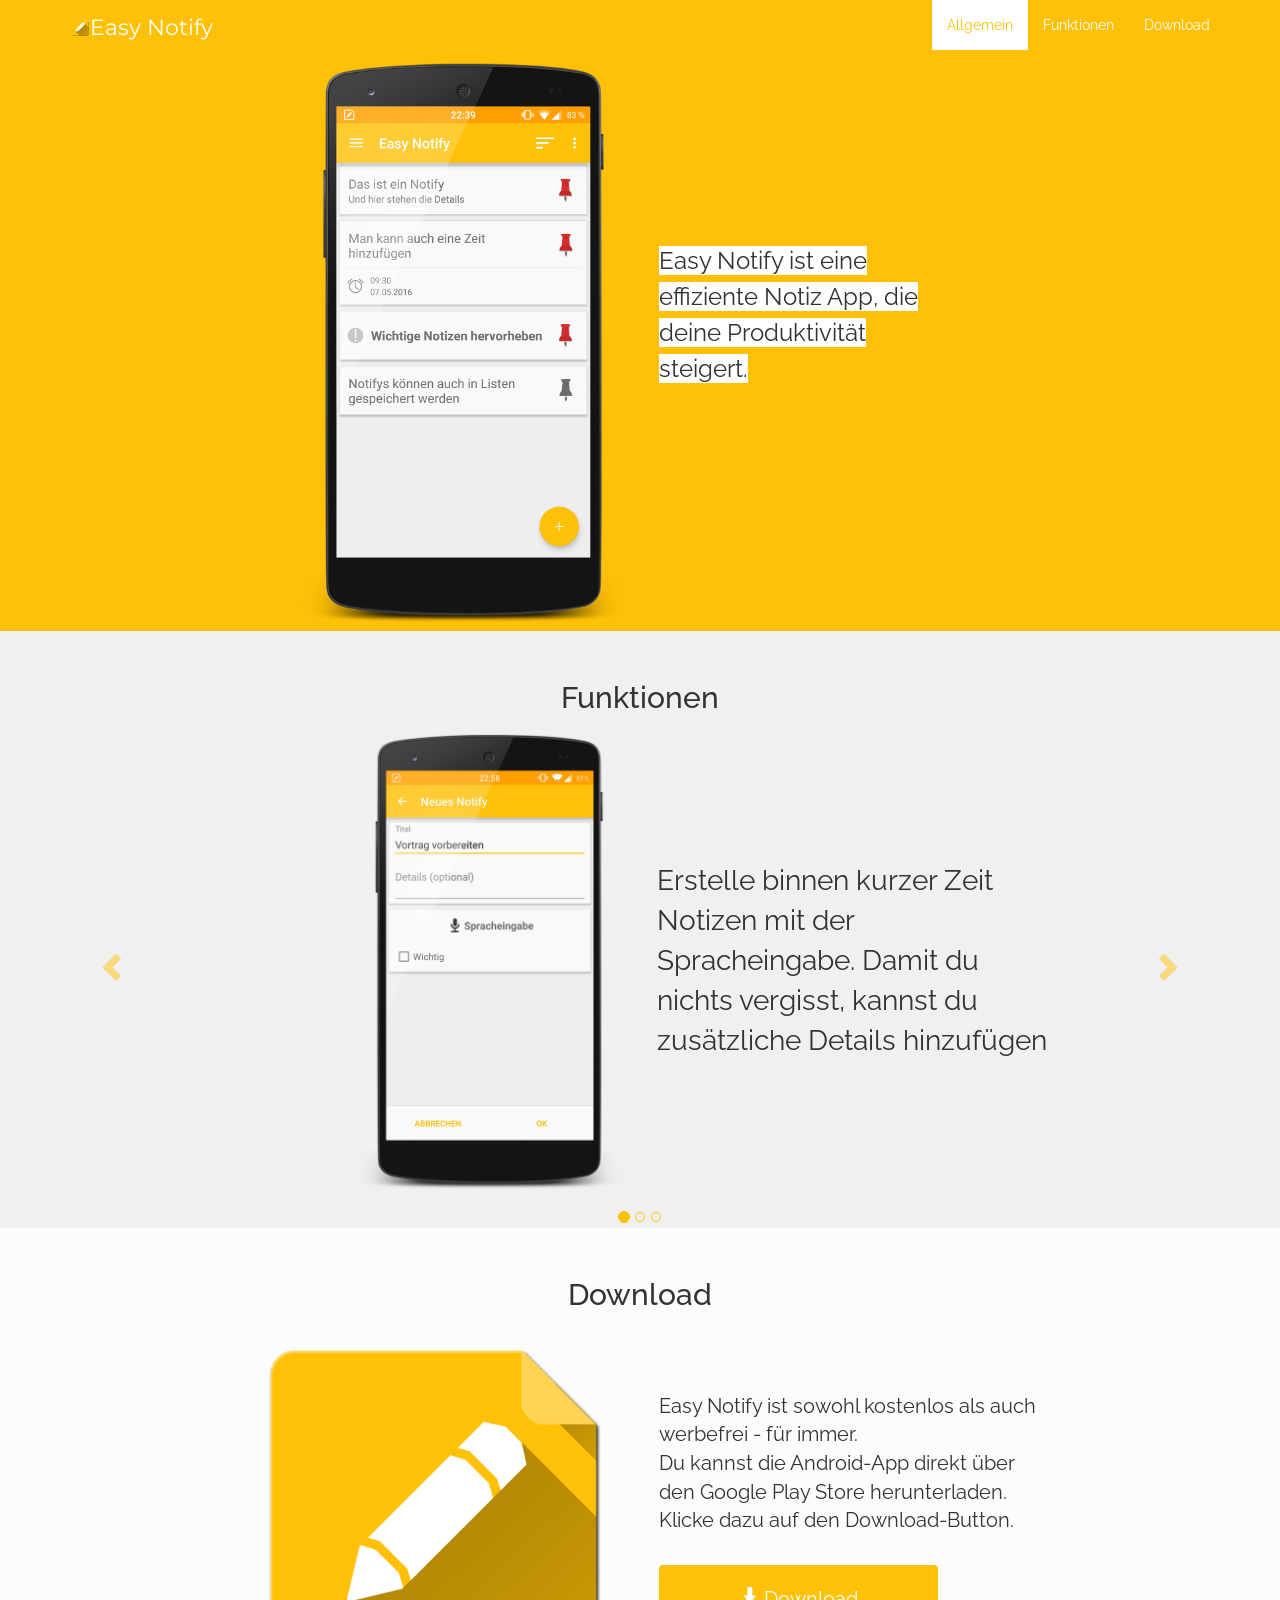
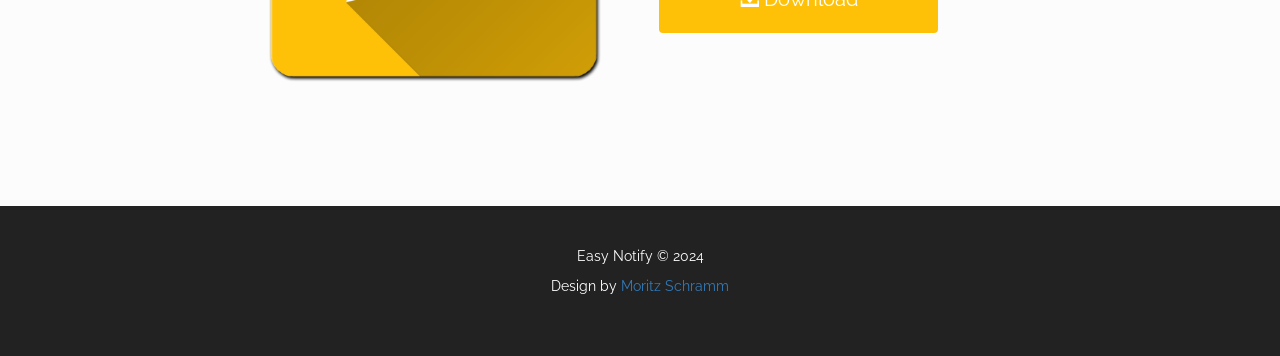
==== index.html @ aeb7b743 "init" ====
<!DOCTYPE html>
<html lang="de">
<head>
	<title>EasyNotify - Notiz App</title>
	<meta charset="utf-8">
	<meta name="description" content="Easy Notify ist eine effiziente Notiz App, die deine Produktivität steigert">
	<meta name="HandheldFriendly" content="true">
	<meta name="theme-color" content="#ffc107">
	<meta name="viewport" content="width=device-width, height=device-height, initial-scale=1">
	<link rel="stylesheet" href="https://maxcdn.bootstrapcdn.com/bootstrap/3.3.6/css/bootstrap.min.css">
	<link href="https://fonts.googleapis.com/css?family=Montserrat|Raleway" rel="stylesheet" type="text/css">
  <link rel="icon" href="/gfx/favicon.ico" type="image/vnd.microsoft.icon">
	<link href="/styles/main.min.css" rel="stylesheet" type="text/css">
	</head>
<body id="top" data-spy="scroll" data-target=".navbar" data-offset="60">

<nav id="nav" class="navbar navbar-default navbar-fixed-top">
	<div class="container">
		<div class="navbar-header">
			<button type="button" class="navbar-toggle" data-toggle="collapse" data-target="#myNavbar">
				<span class="icon-bar"></span>
				<span class="icon-bar"></span>
				<span class="icon-bar"></span>
			</button>
			<a class="navbar-brand" href="/#top"><span class="en-icon"></span>Easy Notify</a>
		</div>
		<div class="collapse navbar-collapse" id="myNavbar">
			<ul class="nav navbar-nav navbar-right">
				<li><a href="#general">Allgemein</a></li>
				<li><a href="#functions">Funktionen</a></li>
				<li><a href="#download">Download</a></li>
			</ul>
		</div>
	</div>
</nav>


<div id="general" class="container-fluid yellow-bg text-center-small">
	<div class="row">
		<div class="col-sm-6 vcenter text-right">
			<img alt="easynotify" src="/gfx/en_screen.png" id="splash_img" class="unselectable">
		</div>
		<div class="col-sm-3 vcenter">
			<div class="text1"><span style="background-color: #fff;">Easy Notify ist eine effiziente Notiz App, die deine Produktivität steigert.</span></div></div>
		<div class="sol-sm-3"></div>
	</div>
</div>

<div id="functions" class="container-fluid text-center">
	<h2 class="slideanim">Funktionen</h2>
	<div id="carousel" class="carousel slide text-center" date-ride="carousel">

		<ol class="carousel-indicators">
			<li data-target="#carousel" data-slide-to="0" class="active"></li>
			<li data-target="#carousel" data-slide-to="1"></li>
			<li data-target="#carousel" data-slide-to="2"></li>
		</ol>

		<div class="carousel-inner" role="listbox">
			<div class="item active">
				<div class="row">
					<div class="col-sm-4 vcenter text-right">
						<img alt="easynotify" src="/gfx/en_create.jpg" class="carousel-img unselectable">
					</div>
					<div class="col-sm-4 vcenter text-left text-center-small">
						<div><span class="carousel-text">Erstelle binnen kurzer Zeit Notizen mit der Spracheingabe. Damit du nichts vergisst, kannst du zusätzliche Details hinzufügen</span></div></div>
					<div class="sol-sm-4"></div>
				</div>
			</div>
			<div class="item">
				<div class="row">
					<div class="col-sm-4 vcenter text-right">
						<img alt="easynotify" src="/gfx/en_widget.jpg" class="carousel-img unselectable">
					</div>
					<div class="col-sm-4 vcenter text-left text-center-small">
						<div><span class="carousel-text">Durch das Widget hast du deine Notizen immer im Blick und kannst schnell neue erstellen.</span></div></div>
					<div class="sol-sm-4"></div>
				</div>
			</div>
			<div class="item">
				<div class="row">
					<div class="col-sm-4 vcenter text-right">
						<img alt="easynotify" src="/gfx/en_organize.jpg" class="carousel-img unselectable">
					</div>
					<div class="col-sm-4 vcenter text-left text-center-small">
						<div><span class="carousel-text">Organisiere deine Notizen in Listen und verliere so nie den Überblick.</span></div></div>
					<div class="sol-sm-4"></div>
				</div>
			</div>
		</div>

		<a class="left carousel-control" href="#carousel" role="button" data-slide="prev">
			<span class="glyphicon glyphicon-chevron-left" aria-hidden="true"></span>
			<span class="sr-only">Vorheriges</span>
		</a>
		<a class="right carousel-control" href="#carousel" role="button" data-slide="next">
			<span class="glyphicon glyphicon-chevron-right" aria-hidden="true"></span>
			<span class="sr-only">Nächstes</span>
		</a>
	</div>
</div>

<div id="download" class="container-fluid bg-white text-center-small">
	<h2 class="text-center slideanim">Download</h2>
	<div class="row slideanim">
		<div class="col-sm-6 text-right vcenter">
			<img alt="icon" src="/gfx/icon.png" id="download_icon" class="unselectable">
		</div>
		<div class="col-sm-4 text-left vcenter text-center-small">
			<span class="text-btn">Easy Notify ist sowohl kostenlos als auch werbefrei - für immer.<br>Du kannst die Android-App direkt über den Google Play Store herunterladen. Klicke dazu auf den Download-Button.</span><br>
			<a class="btn btn-custom" target="_blank" href="https://play.google.com/store/apps/details?id=com.kryxion.easynotify"><span class="glyphicon glyphicon-download-alt"></span> Download</a>
		</div>
		<div class="col-sm-2">
		</div>
	</div>
</div>


<footer class="footer">
	<div class="container">
		<p class="text-center">Easy Notify &copy; 2024</p>
		<p class="text-center">Design by <a href="https://moritz-schramm.com" target="_blank">Moritz Schramm</a></p>
	</div>
</footer>

<script src="https://ajax.googleapis.com/ajax/libs/jquery/1.12.0/jquery.min.js"></script>
<script src="https://maxcdn.bootstrapcdn.com/bootstrap/3.3.6/js/bootstrap.min.js"></script>
<script>
$(document).ready(function() {
    $('.nav a').on('click', function(){
        if($('.navbar-toggle').css('display') !='none'){
            $(".navbar-toggle").trigger( "click" );
        }
    });
});
</script>
<script>
$(document).ready(function() {

	$(".navbar a, footer a[href='#myPage']").on('click', function(event) {

	event.preventDefault();

	var hash = this.hash;

	$('html, body').animate({
		scrollTop: $(hash).offset().top
	}, 700, function() {
		window.location.hash = hash;
	});

	});
});
$(window).scroll(function() {
	$(".slideanim").each(function() {
		var pos = $(this).offset().top;

		var winTop = $(window).scrollTop();
		if(pos < winTop + 600) {
			$(this).addClass("slide");
		}
	});

	if($(window).scrollTop() < $("#functions").offset().top - 10) {
		$("#nav").removeClass("nav-add-shadow");
	} else {
		$("#nav").addClass("nav-add-shadow");
	}
});
</script>

</body>
</html>
---- styles/main.min.css ----
html *{outline:0!important;font-family:Raleway}::selection{background-color:#ffc107}::-moz-selection{background-color:#ffc107}body{background-color:#f0f0f0}.slideanim{visibility:hidden}.slide{animation-name:slide;-webkit-animation-name:slide;animation-duration:1s;-webkit-animation-duration:1s;visibility:visible}@keyframes slide{0%{opacity:0;-webkit-transform:translateY(70%)}100%{opacity:1;-webkit-transform:translateY(0%)}}@-webkit-keyframes slide{0%{opacity:0;-webkit-transform:translateY(70%)}100%{opacity:1;-webkit-transform:translateY(0%)}}.en-icon{position:relative;top:2px;z-index:2;display:inline-block;width:20px;height:100%;background:url("../gfx/icon.png") no-repeat;background-size:contain}.navbar-toggle{background-color:transparent!important;border:0;transition:.2s}.navbar-toggle:focus,.navbar-toggle:hover,.navbar-toggle:active{background-color:transparent!important;box-shadow:inset 0 0 2px #444}.nav-add-shadow{box-shadow:0 0 5px #666;transition:.3s}.navbar-toggle:active{transition-delay:.1;box-shadow:inset 0 0 5px #222}.icon-bar{background-color:#fff!important}.navbar-brand{font-family:Montserrat;font-size:22px;color:#fff!important;transition:.3s}.navbar-brand:hover{color:#f9f9f9!important;text-shadow:0 0 2px #ffa000}.navbar{background-color:#ffc107;border:0;margin:0}.navbar li a{color:#fff!important;transition:.3s}.navbar-nav li a:hover,.navbar-nav li.active a{color:#ffc107!important;background-color:#fff!important}#splash_img{width:auto;height:45vw;min-height:460px}.yellow-bg{padding-top:55px;background-color:#ffc107}.vcenter{display:inline-block;vertical-align:middle;float:none}.text1{font-size:24px;height:200px;line-height:1.5em}.text1 span::selection{background-color:#ddd}.text1 span::-moz-selection{background-color:#ddd}.container-fluid h2{padding-top:30px}.carousel-control.right,.carousel-control.left{background-image:none;color:#ffc107;box-shadow:none}.carousel-indicators{bottom:-40px}.carousel-indicators li{border-color:#ffc107}.carousel-indicators li.active{background-color:#ffc107}.glyphicon-chevron-left,.glyphicon-chevron-right{text-shadow:0 0 0 transparent!important}.carousel-text{font-size:28px;color:#333}.carousel-img{width:auto;height:37vw;min-height:400px}#download_icon{width:30vw;height:auto;min-width:250px}.bg-white{margin-top:30px;padding-bottom:100px;background-color:#fcfcfc}.text-btn{font-size:20px}.btn-custom{font-size:20px;margin-top:30px;padding:20px 80px;color:#fff;background-color:#ffc107;border:0;transition:.2s}.btn-custom:hover,.btn-custom:active,.btn-custom:focus{color:#fff;background-color:#ffa000}@media screen and (max-width:1200px){.btn-custom{padding:15px 30px}}.bg-support{padding-top:20px;padding-bottom:80px}.submit{position:absolute;right:0;font-size:16px;background-color:#ffc107;color:#fff;transition:.2s}.submit:hover,.submit:active,.submit:focus{background-color:#ffa000;color:#fff}.footer{background-color:#222;color:#fff;padding-top:40px;padding-bottom:50px}.loader{position:absolute;left:50%;margin-left:-30px;border:8px solid #e3e3e3;border-top:8px solid #ffc107;border-radius:50%;width:60px;height:60px;animation:spin 1s linear infinite}@media screen and (max-width:768px){.loader{left:10px;margin-left:0}.text-center-small{text-align:center}}@keyframes spin{0%{transform:rotate(0deg)}100%{transform:rotate(360deg)}}.gone{display:none}.unselectable{pointer-events:none;user-select:none;-moz-user-select:none;-khtml-user-select:none;-webkit-user-select:none;-o-user-select:none}.lang-change{position:fixed;display:inline-block;background-color:#ffc107;left:-15px;bottom:50px;transform:rotate(90deg);padding:5px;border-top-right-radius:6px;border-top-left-radius:6px;text-decoration:none;color:#222!important;transition:.1s}.lang-change:hover,.lang-change:active,.lang-change:focus{text-decoration:none;color:#000!important;background-color:#ffa000}@media screen and (max-width:992px){.lang-change{font-size:13px;left:-11px}}@media screen and (max-width:768px){.lang-change{position:static;transform:none;text-align:center;font-size:14px;border-bottom-right-radius:6px;border-bottom-left-radius:6px;padding:10px}}
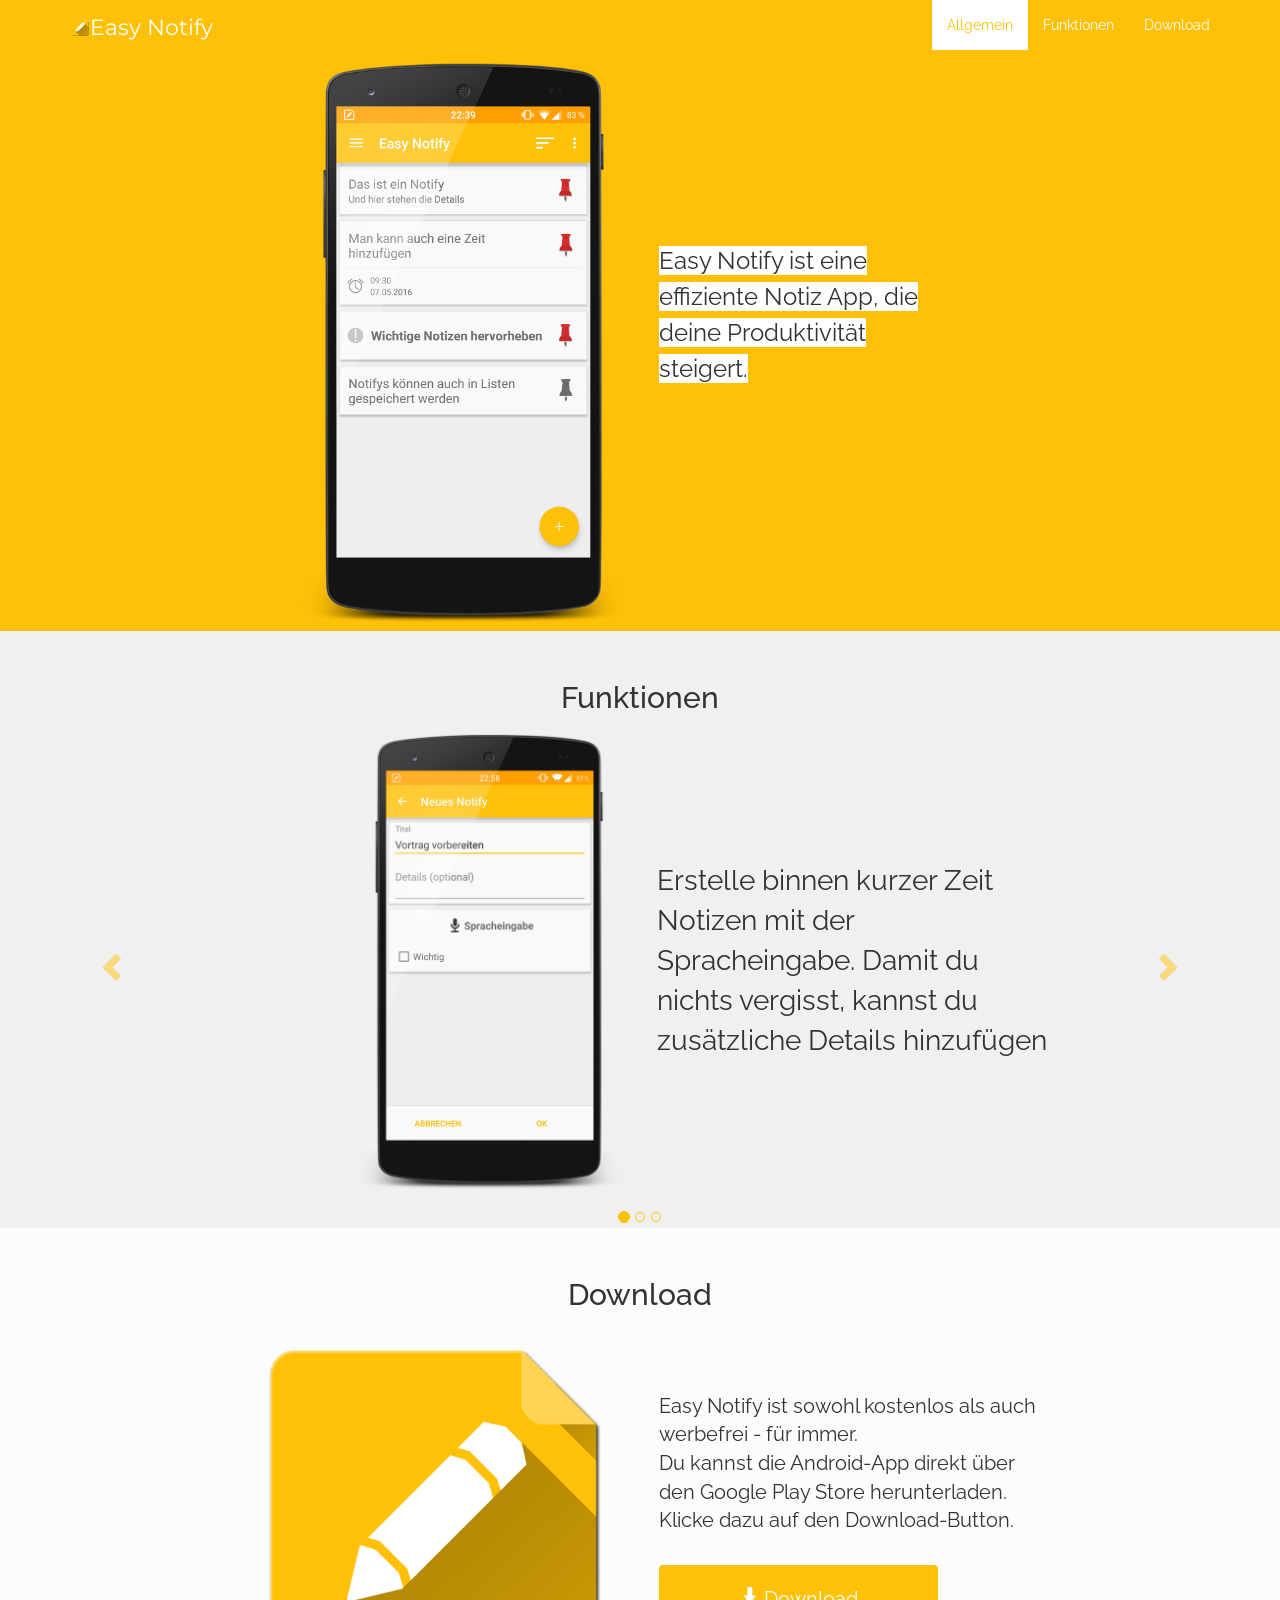
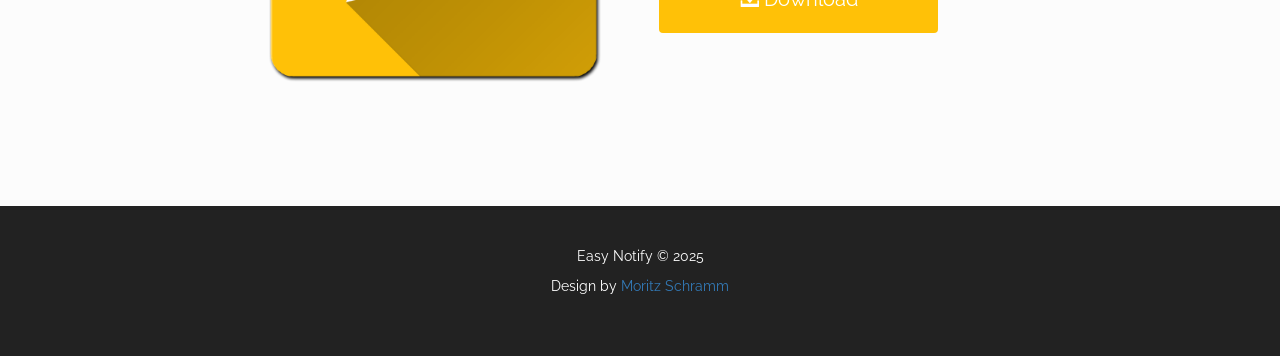
==== commit 77384630: "add privacy policy" ====
--- a/index.html
+++ b/index.html
@@ -118,7 +118,7 @@
 
 <footer class="footer">
 	<div class="container">
-		<p class="text-center">Easy Notify &copy; 2024</p>
+		<p class="text-center">Easy Notify &copy; 2025</p>
 		<p class="text-center">Design by <a href="https://moritz-schramm.com" target="_blank">Moritz Schramm</a></p>
 	</div>
 </footer>
